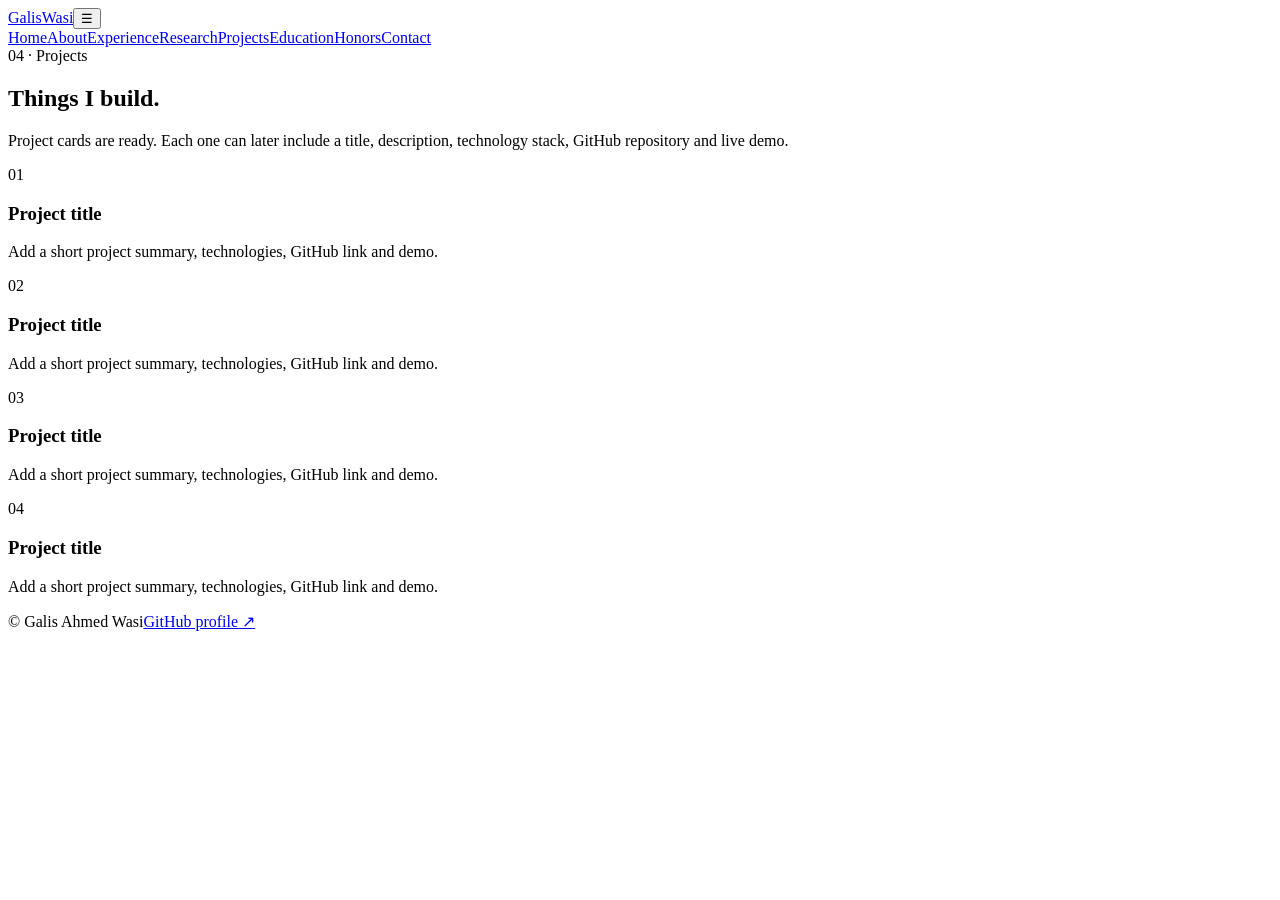
==== projects.html @ 6fd88a38 "Add files via upload" ====
<!doctype html><html lang="en"><head><meta charset="utf-8"><meta name="viewport" content="width=device-width, initial-scale=1"><meta name="description" content="Projects of Galis Ahmed Wasi"><title>Projects | Galis Ahmed Wasi</title><link rel="stylesheet" href="assets/css/style.css"></head><body>
<header class="site-header"><div class="container nav-wrap"><a class="brand" href="index.html">Galis<span>Wasi</span></a><button class="menu-btn" type="button" aria-label="Open navigation" aria-expanded="false">☰</button><nav class="nav-links"><a href="index.html">Home</a><a href="about.html">About</a><a href="experience.html">Experience</a><a href="research.html">Research</a><a aria-current="page" href="projects.html">Projects</a><a href="education.html">Education</a><a href="honors.html">Honors</a><a href="contact.html">Contact</a></nav></div></header>
<main><section class="page-hero"><div class="container reveal"><div class="section-number">04 · Projects</div><h1>Things I build.</h1><p class="lead">Project cards are ready. Each one can later include a title, description, technology stack, GitHub repository and live demo.</p></div></section><section class="section-sm"><div class="container project-grid">
<div class="card project-card placeholder-card reveal"><div class="placeholder-icon">01</div><h3>Project title</h3><p>Add a short project summary, technologies, GitHub link and demo.</p></div>
<div class="card project-card placeholder-card reveal"><div class="placeholder-icon">02</div><h3>Project title</h3><p>Add a short project summary, technologies, GitHub link and demo.</p></div>
<div class="card project-card placeholder-card reveal"><div class="placeholder-icon">03</div><h3>Project title</h3><p>Add a short project summary, technologies, GitHub link and demo.</p></div>
<div class="card project-card placeholder-card reveal"><div class="placeholder-icon">04</div><h3>Project title</h3><p>Add a short project summary, technologies, GitHub link and demo.</p></div>
</div></section></main><footer class="site-footer"><div class="container footer-wrap"><span>© <span data-year></span> Galis Ahmed Wasi</span><a href="https://github.com/Ahmed252832" target="_blank" rel="noreferrer">GitHub profile ↗</a></div></footer><script src="assets/js/main.js"></script></body></html>
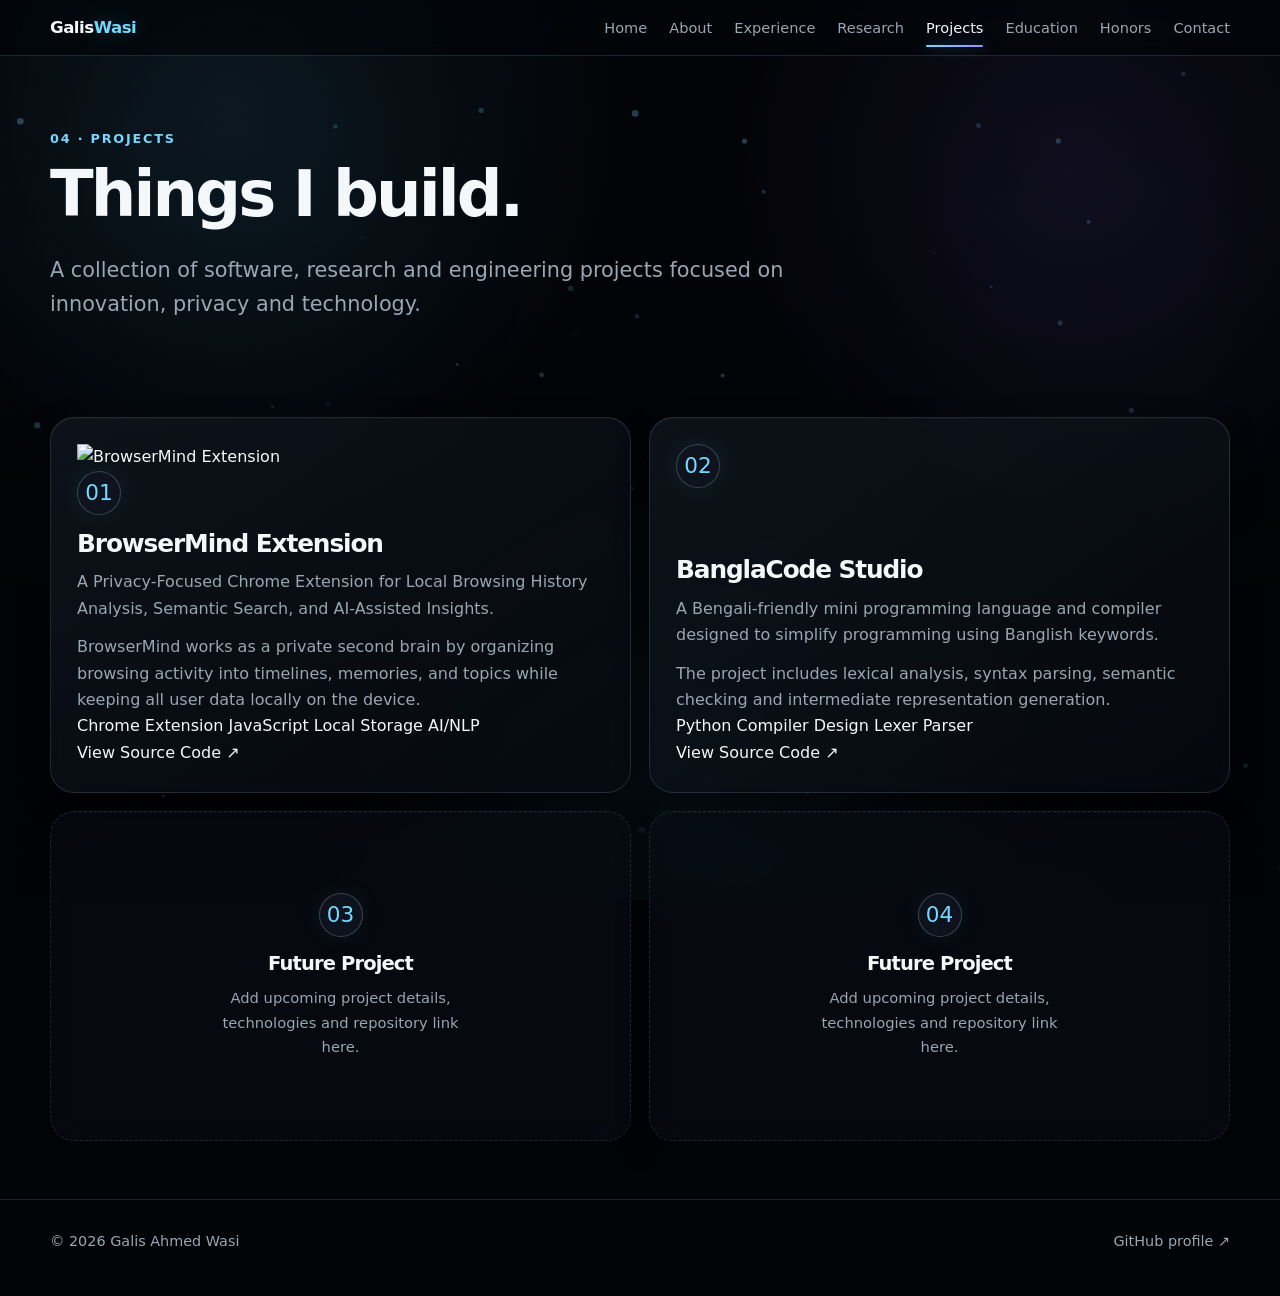
==== commit 189ab21c: "REMOVE OLD MOCK DATA Updated project descriptions and added new project details." ====
--- a/projects.html
+++ b/projects.html
@@ -1,8 +1,350 @@
-<!doctype html><html lang="en"><head><meta charset="utf-8"><meta name="viewport" content="width=device-width, initial-scale=1"><meta name="description" content="Projects of Galis Ahmed Wasi"><title>Projects | Galis Ahmed Wasi</title><link rel="stylesheet" href="assets/css/style.css"></head><body>
-<header class="site-header"><div class="container nav-wrap"><a class="brand" href="index.html">Galis<span>Wasi</span></a><button class="menu-btn" type="button" aria-label="Open navigation" aria-expanded="false">☰</button><nav class="nav-links"><a href="index.html">Home</a><a href="about.html">About</a><a href="experience.html">Experience</a><a href="research.html">Research</a><a aria-current="page" href="projects.html">Projects</a><a href="education.html">Education</a><a href="honors.html">Honors</a><a href="contact.html">Contact</a></nav></div></header>
-<main><section class="page-hero"><div class="container reveal"><div class="section-number">04 · Projects</div><h1>Things I build.</h1><p class="lead">Project cards are ready. Each one can later include a title, description, technology stack, GitHub repository and live demo.</p></div></section><section class="section-sm"><div class="container project-grid">
-<div class="card project-card placeholder-card reveal"><div class="placeholder-icon">01</div><h3>Project title</h3><p>Add a short project summary, technologies, GitHub link and demo.</p></div>
-<div class="card project-card placeholder-card reveal"><div class="placeholder-icon">02</div><h3>Project title</h3><p>Add a short project summary, technologies, GitHub link and demo.</p></div>
-<div class="card project-card placeholder-card reveal"><div class="placeholder-icon">03</div><h3>Project title</h3><p>Add a short project summary, technologies, GitHub link and demo.</p></div>
-<div class="card project-card placeholder-card reveal"><div class="placeholder-icon">04</div><h3>Project title</h3><p>Add a short project summary, technologies, GitHub link and demo.</p></div>
-</div></section></main><footer class="site-footer"><div class="container footer-wrap"><span>© <span data-year></span> Galis Ahmed Wasi</span><a href="https://github.com/Ahmed252832" target="_blank" rel="noreferrer">GitHub profile ↗</a></div></footer><script src="assets/js/main.js"></script></body></html>
+<!doctype html>
+<html lang="en">
+
+<head>
+<meta charset="utf-8">
+<meta name="viewport" content="width=device-width, initial-scale=1">
+
+<meta name="description" content="Projects of Galis Ahmed Wasi">
+
+<title>Projects | Galis Ahmed Wasi</title>
+
+<link rel="stylesheet" href="assets/css/style.css">
+</head>
+
+
+<body>
+
+<header class="site-header">
+
+<div class="container nav-wrap">
+
+<a class="brand" href="index.html">
+Galis<span>Wasi</span>
+</a>
+
+
+<button class="menu-btn" type="button" aria-label="Open navigation" aria-expanded="false">
+☰
+</button>
+
+
+<nav class="nav-links">
+
+<a href="index.html">Home</a>
+
+<a href="about.html">About</a>
+
+<a href="experience.html">Experience</a>
+
+<a href="research.html">Research</a>
+
+<a aria-current="page" href="projects.html">Projects</a>
+
+<a href="education.html">Education</a>
+
+<a href="honors.html">Honors</a>
+
+<a href="contact.html">Contact</a>
+
+</nav>
+
+
+</div>
+
+</header>
+
+
+
+<main>
+
+
+<section class="page-hero">
+
+<div class="container reveal">
+
+<div class="section-number">
+04 · Projects
+</div>
+
+
+<h1>
+Things I build.
+</h1>
+
+
+<p class="lead">
+A collection of software, research and engineering projects focused on innovation, privacy and technology.
+</p>
+
+
+</div>
+
+</section>
+
+
+
+
+
+<section class="section-sm">
+
+
+<div class="container project-grid">
+
+
+
+
+
+<!-- BrowserMind Project -->
+
+<div class="card project-card reveal">
+
+
+<img src="assets/images/browsermind.png"
+alt="BrowserMind Extension"
+class="project-image">
+
+
+
+<div class="placeholder-icon">
+01
+</div>
+
+
+
+<h3>
+BrowserMind Extension
+</h3>
+
+
+
+<p>
+
+A Privacy-Focused Chrome Extension for Local Browsing History Analysis, Semantic Search, and AI-Assisted Insights.
+
+</p>
+
+
+
+<p>
+
+BrowserMind works as a private second brain by organizing browsing activity into timelines, memories, and topics while keeping all user data locally on the device.
+
+</p>
+
+
+
+<div class="tech-stack">
+
+<span>Chrome Extension</span>
+
+<span>JavaScript</span>
+
+<span>Local Storage</span>
+
+<span>AI/NLP</span>
+
+</div>
+
+
+
+<a class="project-link"
+href="https://github.com/Ahmed252832/Extension"
+target="_blank"
+rel="noreferrer">
+
+View Source Code ↗
+
+</a>
+
+
+</div>
+
+
+
+
+
+
+
+
+<!-- BanglaCode Project -->
+
+
+<div class="card project-card reveal">
+
+
+
+<div class="placeholder-icon">
+02
+</div>
+
+
+
+<h3>
+BanglaCode Studio
+</h3>
+
+
+
+<p>
+
+A Bengali-friendly mini programming language and compiler designed to simplify programming using Banglish keywords.
+
+</p>
+
+
+
+<p>
+
+The project includes lexical analysis, syntax parsing, semantic checking and intermediate representation generation.
+
+</p>
+
+
+
+<div class="tech-stack">
+
+<span>Python</span>
+
+<span>Compiler Design</span>
+
+<span>Lexer</span>
+
+<span>Parser</span>
+
+</div>
+
+
+
+<a class="project-link"
+href="https://github.com/Ahmed252832/BanglaCode-Studio"
+target="_blank"
+rel="noreferrer">
+
+View Source Code ↗
+
+</a>
+
+
+
+</div>
+
+
+
+
+
+
+
+
+
+
+<!-- Future Project 03 -->
+
+
+<div class="card project-card placeholder-card reveal">
+
+
+<div class="placeholder-icon">
+03
+</div>
+
+
+<h3>
+Future Project
+</h3>
+
+
+<p>
+Add upcoming project details, technologies and repository link here.
+</p>
+
+
+</div>
+
+
+
+
+
+
+
+
+
+
+<!-- Future Project 04 -->
+
+
+<div class="card project-card placeholder-card reveal">
+
+
+<div class="placeholder-icon">
+04
+</div>
+
+
+<h3>
+Future Project
+</h3>
+
+
+<p>
+Add upcoming project details, technologies and repository link here.
+</p>
+
+
+</div>
+
+
+
+
+
+
+</div>
+
+
+</section>
+
+
+</main>
+
+
+
+
+
+
+<footer class="site-footer">
+
+
+<div class="container footer-wrap">
+
+
+<span>
+© <span data-year></span> Galis Ahmed Wasi
+</span>
+
+
+
+<a href="https://github.com/Ahmed252832"
+target="_blank"
+rel="noreferrer">
+
+GitHub profile ↗
+
+</a>
+
+
+
+</div>
+
+
+</footer>
+
+
+
+
+
+<script src="assets/js/main.js"></script>
+
+
+</body>
+
+</html>
--- a/assets/css/style.css
+++ b/assets/css/style.css
@@ -0,0 +1,446 @@
+:root {
+  color-scheme: dark;
+  --bg: #030407;
+  --surface: rgba(13, 17, 24, 0.68);
+  --surface-strong: rgba(16, 21, 29, 0.92);
+  --ink: #f5f8fb;
+  --muted: #9aa6b2;
+  --line: rgba(166, 196, 220, 0.16);
+  --line-strong: rgba(166, 196, 220, 0.28);
+  --accent: #73d8ff;
+  --accent-2: #9f8cff;
+  --accent-soft: rgba(115, 216, 255, 0.12);
+  --shadow: 0 22px 70px rgba(0, 0, 0, 0.48);
+  --glow: 0 0 36px rgba(115, 216, 255, 0.16);
+  --radius: 24px;
+  --max: 1180px;
+}
+
+* { box-sizing: border-box; }
+html {
+  min-height: 100%;
+  scroll-behavior: smooth;
+  background: var(--bg);
+}
+body {
+  min-height: 100%;
+  margin: 0;
+  overflow-x: hidden;
+  color: var(--ink);
+  background: transparent;
+  font-family: Inter, ui-sans-serif, system-ui, -apple-system, BlinkMacSystemFont, "Segoe UI", sans-serif;
+  line-height: 1.65;
+}
+body::before {
+  content: "";
+  position: fixed;
+  inset: 0;
+  z-index: -2;
+  pointer-events: none;
+  background:
+    radial-gradient(circle at 18% 12%, rgba(66, 147, 190, 0.13), transparent 31%),
+    radial-gradient(circle at 84% 18%, rgba(106, 84, 190, 0.12), transparent 28%),
+    radial-gradient(circle at 54% 88%, rgba(31, 105, 135, 0.09), transparent 32%),
+    linear-gradient(180deg, rgba(3, 4, 7, 0.56), rgba(3, 4, 7, 0.86));
+}
+body::after {
+  content: "";
+  position: fixed;
+  inset: 0;
+  z-index: -1;
+  pointer-events: none;
+  opacity: 0.3;
+  background-image:
+    linear-gradient(rgba(255, 255, 255, 0.018) 1px, transparent 1px),
+    linear-gradient(90deg, rgba(255, 255, 255, 0.018) 1px, transparent 1px);
+  background-size: 52px 52px;
+  mask-image: linear-gradient(to bottom, black, transparent 88%);
+}
+
+#live-background {
+  position: fixed;
+  inset: 0;
+  z-index: -3;
+  width: 100%;
+  height: 100%;
+  pointer-events: none;
+}
+
+::selection { color: #020508; background: var(--accent); }
+a { color: inherit; text-decoration: none; }
+img { max-width: 100%; display: block; }
+button, input, textarea { font: inherit; }
+
+.container { width: min(calc(100% - 36px), var(--max)); margin-inline: auto; }
+
+.site-header {
+  position: sticky;
+  top: 0;
+  z-index: 20;
+  padding: 14px 0;
+  border-bottom: 1px solid var(--line);
+  background: rgba(3, 5, 9, 0.66);
+  backdrop-filter: blur(18px) saturate(135%);
+  -webkit-backdrop-filter: blur(18px) saturate(135%);
+}
+.nav-wrap { display: flex; align-items: center; justify-content: space-between; gap: 24px; }
+.brand { font-size: 1.04rem; font-weight: 800; letter-spacing: -0.03em; }
+.brand span {
+  color: var(--accent);
+  text-shadow: 0 0 22px rgba(115, 216, 255, 0.34);
+}
+.nav-links { display: flex; align-items: center; gap: 22px; font-size: 0.91rem; color: var(--muted); }
+.nav-links a { position: relative; transition: color 0.2s ease; }
+.nav-links a::after {
+  content: "";
+  position: absolute;
+  left: 0;
+  bottom: -7px;
+  width: 100%;
+  height: 2px;
+  border-radius: 999px;
+  background: linear-gradient(90deg, var(--accent), var(--accent-2));
+  box-shadow: 0 0 14px rgba(115, 216, 255, 0.5);
+  transform: scaleX(0);
+  transform-origin: left;
+  transition: transform 0.2s ease;
+}
+.nav-links a:hover,
+.nav-links a[aria-current="page"] { color: var(--ink); }
+.nav-links a:hover::after,
+.nav-links a[aria-current="page"]::after { transform: scaleX(1); }
+.menu-btn {
+  display: none;
+  color: var(--ink);
+  border: 1px solid var(--line-strong);
+  background: var(--surface-strong);
+  border-radius: 12px;
+  padding: 9px 11px;
+  cursor: pointer;
+}
+
+main,
+.site-footer {
+  transition: opacity 0.22s ease, transform 0.22s ease, filter 0.22s ease;
+}
+body.is-transitioning main,
+body.is-transitioning .site-footer {
+  opacity: 0;
+  transform: translateY(8px);
+  filter: blur(3px);
+}
+main { min-height: calc(100vh - 170px); }
+.hero { padding: 74px 0 48px; }
+.hero-grid {
+  display: grid;
+  grid-template-columns: 1.28fr 0.72fr;
+  gap: 68px;
+  align-items: center;
+}
+.eyebrow {
+  display: flex;
+  align-items: center;
+  gap: 10px;
+  color: var(--accent);
+  font-size: 0.82rem;
+  font-weight: 800;
+  letter-spacing: 0.13em;
+  text-transform: uppercase;
+}
+.eyebrow::before {
+  content: "";
+  width: 34px;
+  height: 2px;
+  background: currentColor;
+  box-shadow: 0 0 16px currentColor;
+}
+h1, h2, h3 { margin: 0; line-height: 1.08; letter-spacing: -0.045em; }
+h1 { margin-top: 18px; font-size: clamp(3.3rem, 7vw, 7.2rem); font-weight: 850; }
+.hero h1 span {
+  color: transparent;
+  background: linear-gradient(110deg, var(--accent), #b7f0ff 45%, var(--accent-2));
+  background-clip: text;
+  -webkit-background-clip: text;
+  filter: drop-shadow(0 0 20px rgba(115, 216, 255, 0.14));
+}
+.lead { max-width: 720px; margin: 24px 0 0; font-size: clamp(1.08rem, 2vw, 1.3rem); color: var(--muted); }
+.hero-actions { display: flex; flex-wrap: wrap; gap: 12px; margin-top: 30px; }
+.btn {
+  display: inline-flex;
+  align-items: center;
+  justify-content: center;
+  gap: 9px;
+  min-height: 46px;
+  padding: 11px 18px;
+  border: 1px solid var(--line-strong);
+  border-radius: 999px;
+  font-weight: 750;
+  transition: transform 0.2s ease, background 0.2s ease, color 0.2s ease, border-color 0.2s ease, box-shadow 0.2s ease;
+}
+.btn:hover { transform: translateY(-2px); border-color: rgba(115, 216, 255, 0.5); box-shadow: var(--glow); }
+.btn-primary {
+  color: #03070b;
+  border-color: transparent;
+  background: linear-gradient(110deg, var(--accent), #b9efff);
+  box-shadow: 0 10px 28px rgba(115, 216, 255, 0.16);
+}
+.btn-soft { background: rgba(12, 17, 24, 0.58); backdrop-filter: blur(12px); }
+.btn-disabled { cursor: not-allowed; opacity: 0.55; }
+
+.portrait-shell { position: relative; }
+.portrait-shell::before {
+  content: "";
+  position: absolute;
+  inset: -18px 18px 22px -18px;
+  border: 1px solid rgba(115, 216, 255, 0.5);
+  border-radius: 40px 40px 160px 40px;
+  box-shadow: inset 0 0 40px rgba(115, 216, 255, 0.04), 0 0 45px rgba(115, 216, 255, 0.09);
+}
+.portrait {
+  position: relative;
+  aspect-ratio: 0.78;
+  object-fit: cover;
+  object-position: center 28%;
+  border: 1px solid var(--line-strong);
+  border-radius: 40px 40px 160px 40px;
+  box-shadow: var(--shadow);
+  filter: saturate(0.92) contrast(1.04);
+}
+.status-chip {
+  position: absolute;
+  right: -16px;
+  bottom: 34px;
+  z-index: 2;
+  display: flex;
+  align-items: center;
+  gap: 9px;
+  padding: 11px 15px;
+  border: 1px solid var(--line-strong);
+  border-radius: 999px;
+  background: rgba(8, 13, 19, 0.88);
+  box-shadow: var(--shadow);
+  backdrop-filter: blur(16px);
+  font-size: 0.84rem;
+  font-weight: 700;
+}
+.status-dot {
+  width: 9px;
+  height: 9px;
+  border-radius: 50%;
+  background: #62f5a5;
+  box-shadow: 0 0 0 5px rgba(98, 245, 165, 0.12), 0 0 18px rgba(98, 245, 165, 0.62);
+}
+
+.marquee {
+  overflow: hidden;
+  border-block: 1px solid var(--line);
+  background: rgba(7, 11, 17, 0.42);
+  backdrop-filter: blur(10px);
+}
+.marquee-track { display: flex; width: max-content; gap: 26px; padding: 15px 0; animation: move 22s linear infinite; }
+.marquee span { display: inline-flex; align-items: center; gap: 26px; white-space: nowrap; font-weight: 750; color: #c4ced7; }
+.marquee span::after { content: "✳"; color: var(--accent); text-shadow: 0 0 14px rgba(115, 216, 255, 0.5); }
+@keyframes move { to { transform: translateX(-50%); } }
+
+.section { padding: 92px 0; }
+.section-sm { padding: 58px 0; }
+.section-head { display: flex; align-items: flex-end; justify-content: space-between; gap: 24px; margin-bottom: 34px; }
+.section-number { color: var(--accent); font-size: 0.8rem; font-weight: 850; letter-spacing: 0.14em; text-transform: uppercase; }
+.section h2, .page-hero h1 { margin-top: 10px; font-size: clamp(2.5rem, 5vw, 5rem); }
+.section-intro { max-width: 660px; color: var(--muted); margin: 16px 0 0; }
+.text-link { color: var(--accent); font-weight: 800; }
+.text-link:hover { text-shadow: 0 0 18px rgba(115, 216, 255, 0.42); }
+
+.stats-grid { display: grid; grid-template-columns: repeat(4, 1fr); gap: 14px; }
+.stat,
+.card,
+.interest-item,
+.contact-panel,
+.contact-form {
+  backdrop-filter: blur(15px) saturate(120%);
+  -webkit-backdrop-filter: blur(15px) saturate(120%);
+}
+.stat {
+  padding: 25px;
+  border: 1px solid var(--line);
+  border-radius: 20px;
+  background: var(--surface);
+  box-shadow: inset 0 1px rgba(255, 255, 255, 0.03);
+}
+.stat strong { display: block; font-size: 1.55rem; letter-spacing: -0.04em; color: #fff; }
+.stat span { color: var(--muted); font-size: 0.9rem; }
+
+.cards { display: grid; grid-template-columns: repeat(3, 1fr); gap: 18px; }
+.card {
+  position: relative;
+  min-height: 250px;
+  display: flex;
+  flex-direction: column;
+  padding: 26px;
+  overflow: hidden;
+  border: 1px solid var(--line);
+  border-radius: var(--radius);
+  background: linear-gradient(145deg, rgba(17, 23, 32, 0.76), rgba(8, 12, 18, 0.58));
+  box-shadow: inset 0 1px rgba(255, 255, 255, 0.025), 0 12px 35px rgba(0, 0, 0, 0.18);
+  transition: transform 0.25s ease, box-shadow 0.25s ease, border-color 0.25s ease;
+}
+.card::before {
+  content: "";
+  position: absolute;
+  inset: 0;
+  pointer-events: none;
+  opacity: 0;
+  background: radial-gradient(circle at 80% 10%, rgba(115, 216, 255, 0.13), transparent 38%);
+  transition: opacity 0.25s ease;
+}
+.card:hover {
+  transform: translateY(-5px);
+  border-color: rgba(115, 216, 255, 0.34);
+  box-shadow: var(--shadow), var(--glow);
+}
+.card:hover::before { opacity: 1; }
+.card-index { color: var(--accent); font-size: 0.78rem; font-weight: 850; letter-spacing: 0.12em; text-transform: uppercase; }
+.card h3 { margin-top: auto; font-size: 1.55rem; }
+.card p { margin: 12px 0 0; color: var(--muted); }
+.card-arrow { position: absolute; top: 22px; right: 22px; font-size: 1.3rem; color: var(--accent); }
+
+.placeholder-card {
+  min-height: 245px;
+  justify-content: center;
+  align-items: center;
+  text-align: center;
+  border-style: dashed;
+  background: rgba(10, 15, 22, 0.5);
+}
+.placeholder-icon {
+  width: 44px;
+  height: 44px;
+  display: grid;
+  place-items: center;
+  margin-bottom: 16px;
+  border: 1px solid var(--line-strong);
+  border-radius: 50%;
+  color: var(--accent);
+  background: rgba(15, 21, 30, 0.9);
+  box-shadow: 0 0 25px rgba(115, 216, 255, 0.08);
+  font-size: 1.35rem;
+}
+.placeholder-card h3 { margin-top: 0; font-size: 1.22rem; }
+.placeholder-card p { max-width: 260px; font-size: 0.92rem; }
+
+.page-hero { padding: 72px 0 38px; }
+.page-hero .lead { max-width: 810px; }
+.content-grid { display: grid; grid-template-columns: 0.72fr 1.28fr; gap: 56px; align-items: start; }
+.sticky-panel { position: sticky; top: 105px; }
+.small-portrait {
+  aspect-ratio: 0.9;
+  object-fit: cover;
+  object-position: center 30%;
+  border: 1px solid var(--line-strong);
+  border-radius: 28px;
+  box-shadow: var(--shadow), 0 0 50px rgba(115, 216, 255, 0.07);
+}
+.copy h2 { margin-bottom: 24px; font-size: clamp(2rem, 4vw, 3.5rem); }
+.copy p { color: #bec8d1; font-size: 1.05rem; }
+.copy p + p { margin-top: 18px; }
+.interest-list { display: grid; gap: 14px; margin-top: 28px; }
+.interest-item {
+  padding: 22px;
+  border: 1px solid var(--line);
+  border-radius: 18px;
+  background: var(--surface);
+}
+.interest-item h3 { font-size: 1.18rem; letter-spacing: -0.02em; }
+.interest-item p { margin: 8px 0 0; font-size: 0.96rem; }
+
+timeline, .timeline { display: grid; }
+.timeline-item { display: grid; grid-template-columns: 190px 1fr; gap: 34px; padding: 30px 0; border-top: 1px solid var(--line); }
+.timeline-item:last-child { border-bottom: 1px solid var(--line); }
+.timeline-date { color: var(--accent); font-weight: 800; }
+.timeline-content h3 { font-size: 1.55rem; letter-spacing: -0.03em; }
+.timeline-content .role { display: block; margin-top: 8px; font-weight: 750; }
+.timeline-content p { color: var(--muted); margin-bottom: 0; }
+
+.project-grid { display: grid; grid-template-columns: repeat(2, 1fr); gap: 18px; }
+.project-card { min-height: 330px; }
+.project-card .tag-row { display: flex; flex-wrap: wrap; gap: 8px; }
+.tag { padding: 6px 10px; border-radius: 999px; background: var(--accent-soft); color: var(--accent); font-size: 0.78rem; font-weight: 800; }
+
+.contact-grid { display: grid; grid-template-columns: 1fr 1fr; gap: 36px; }
+.contact-panel,
+.contact-form {
+  padding: 30px;
+  border: 1px solid var(--line);
+  border-radius: var(--radius);
+  background: var(--surface);
+}
+.contact-list { display: grid; gap: 12px; margin-top: 24px; }
+.contact-item { display: flex; justify-content: space-between; gap: 16px; padding: 15px 0; border-top: 1px solid var(--line); }
+.contact-item span { color: var(--muted); }
+.form-row { display: grid; gap: 7px; margin-bottom: 16px; }
+label { font-size: 0.85rem; font-weight: 800; }
+input, textarea {
+  width: 100%;
+  color: var(--ink);
+  border: 1px solid var(--line);
+  border-radius: 13px;
+  outline: none;
+  padding: 13px 14px;
+  background: rgba(4, 8, 13, 0.72);
+  transition: border-color 0.2s ease, box-shadow 0.2s ease;
+}
+input:focus, textarea:focus { border-color: rgba(115, 216, 255, 0.58); box-shadow: 0 0 0 4px rgba(115, 216, 255, 0.08); }
+textarea { min-height: 140px; resize: vertical; }
+
+.site-footer { padding: 30px 0 42px; border-top: 1px solid var(--line); color: var(--muted); font-size: 0.9rem; }
+.footer-wrap { display: flex; justify-content: space-between; gap: 20px; }
+
+.reveal { opacity: 0; transform: translateY(18px); transition: opacity 0.65s ease, transform 0.65s ease; }
+.reveal.visible { opacity: 1; transform: none; }
+
+@media (max-width: 920px) {
+  .hero-grid, .content-grid, .contact-grid { grid-template-columns: 1fr; }
+  .hero-grid { gap: 50px; }
+  .portrait-shell { max-width: 520px; margin-inline: auto; }
+  .cards { grid-template-columns: repeat(2, 1fr); }
+  .stats-grid { grid-template-columns: repeat(2, 1fr); }
+  .sticky-panel { position: static; }
+}
+
+@media (max-width: 760px) {
+  body::after { background-size: 38px 38px; }
+  .menu-btn { display: inline-grid; }
+  .nav-links {
+    position: absolute;
+    top: calc(100% + 1px);
+    left: 18px;
+    right: 18px;
+    display: none;
+    flex-direction: column;
+    align-items: flex-start;
+    gap: 14px;
+    padding: 18px;
+    border: 1px solid var(--line-strong);
+    border-radius: 18px;
+    background: rgba(7, 11, 17, 0.96);
+    box-shadow: var(--shadow);
+    backdrop-filter: blur(18px);
+  }
+  .nav-links.open { display: flex; }
+  .hero { padding-top: 48px; }
+  h1 { font-size: clamp(3rem, 17vw, 5rem); }
+  .cards, .project-grid { grid-template-columns: 1fr; }
+  .timeline-item { grid-template-columns: 1fr; gap: 8px; }
+  .section-head { align-items: flex-start; flex-direction: column; }
+  .footer-wrap { flex-direction: column; }
+  .status-chip { right: 8px; }
+}
+
+@media (prefers-reduced-motion: reduce) {
+  *, *::before, *::after {
+    scroll-behavior: auto !important;
+    animation-duration: 0.01ms !important;
+    animation-iteration-count: 1 !important;
+  }
+  main, .site-footer { transition: none; }
+}
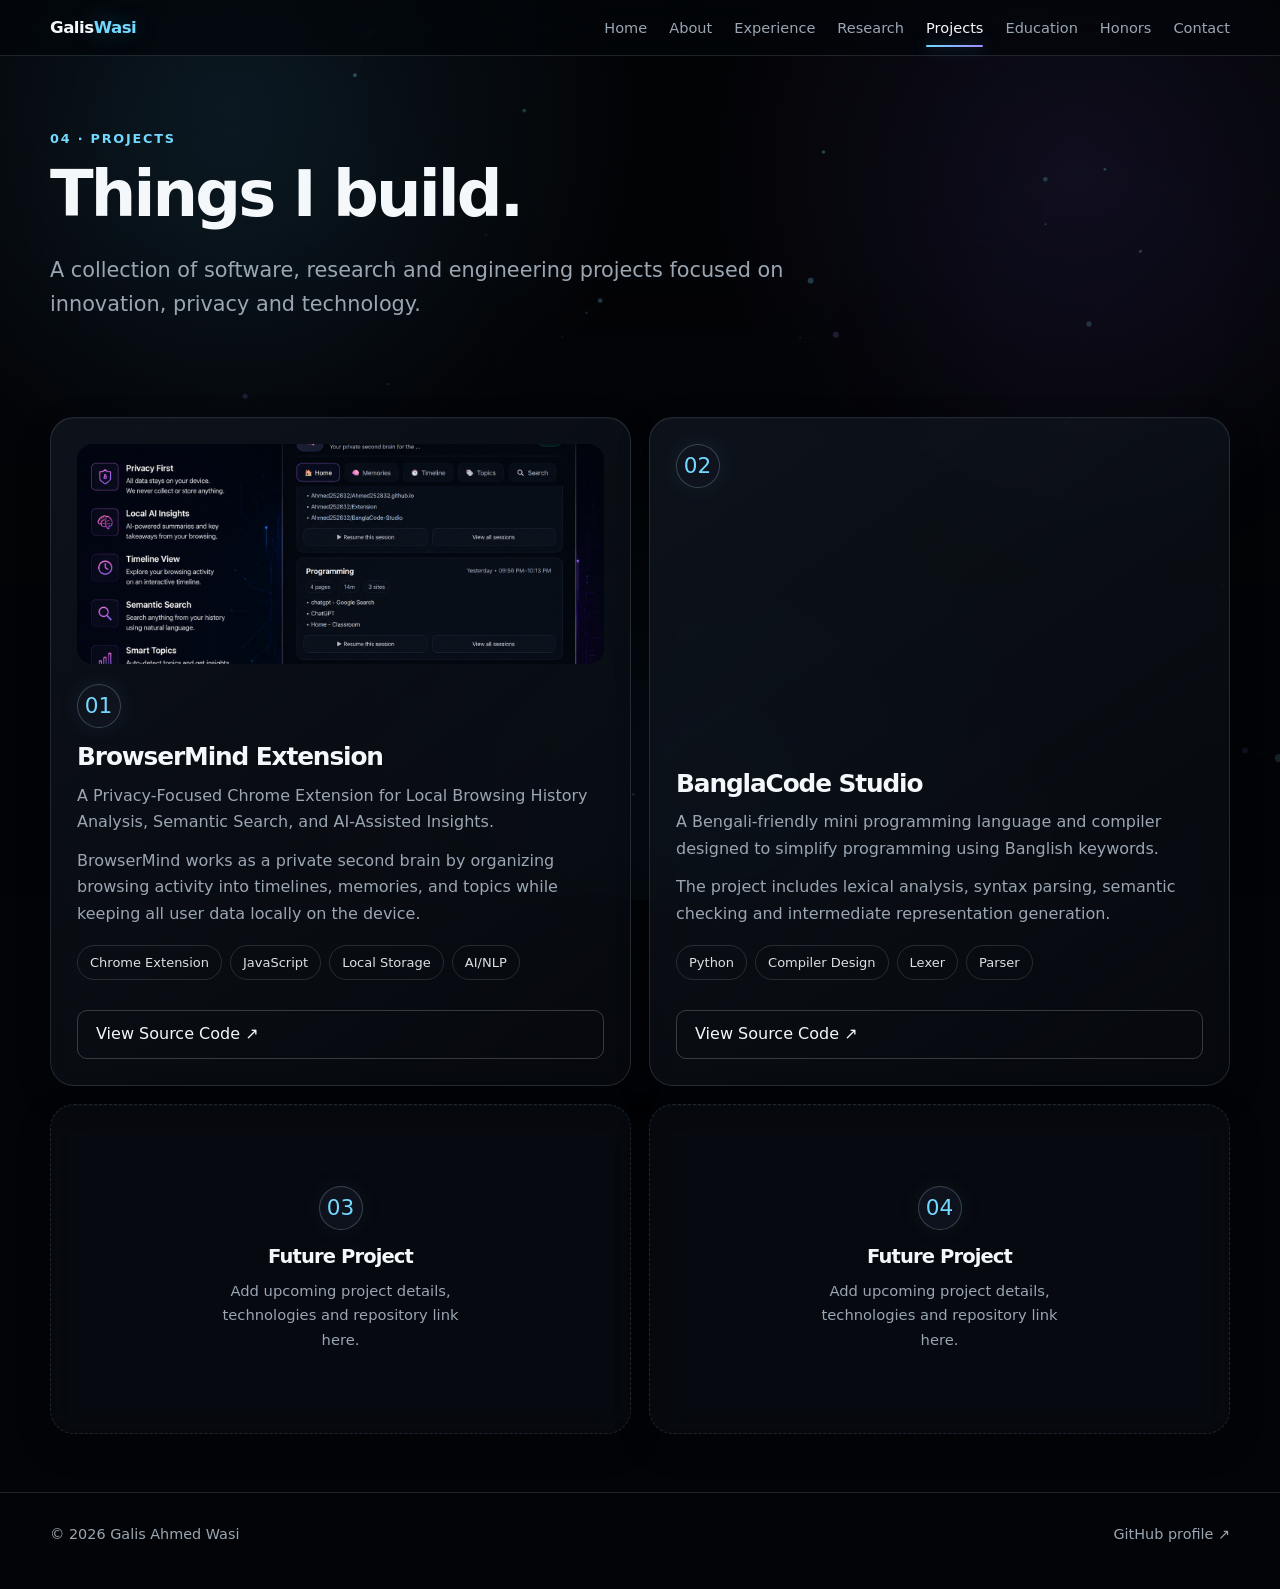
==== commit 2abd809f: "Update projects.html" ====
--- a/projects.html
+++ b/projects.html
@@ -100,7 +100,7 @@
 <div class="card project-card reveal">
 
 
-<img src="assets/images/browsermind.png"
+<img src="./assets/images/browsermind.png"
 alt="BrowserMind Extension"
 class="project-image">
 
--- a/assets/css/style.css
+++ b/assets/css/style.css
@@ -444,3 +444,59 @@
   }
   main, .site-footer { transition: none; }
 }
+/* Project Image */
+
+.project-image {
+    width: 100%;
+    height: 220px;
+    object-fit: cover;
+    border-radius: 16px;
+    margin-bottom: 20px;
+}
+
+
+
+/* Technology Tags */
+
+.tech-stack {
+    display: flex;
+    flex-wrap: wrap;
+    gap: 8px;
+    margin: 18px 0;
+}
+
+
+.tech-stack span {
+    padding: 6px 12px;
+    border-radius: 20px;
+    font-size: 13px;
+    border: 1px solid rgba(255,255,255,0.15);
+    opacity: 0.9;
+}
+
+
+
+/* GitHub Button */
+
+.project-link {
+    display: inline-block;
+    margin-top: 12px;
+    padding: 10px 18px;
+    border-radius: 10px;
+    text-decoration: none;
+    border: 1px solid rgba(255,255,255,0.2);
+    transition: 0.3s ease;
+}
+
+
+.project-link:hover {
+    transform: translateY(-2px);
+}
+
+
+
+/* Project Card spacing */
+
+.project-card {
+    overflow: hidden;
+}
